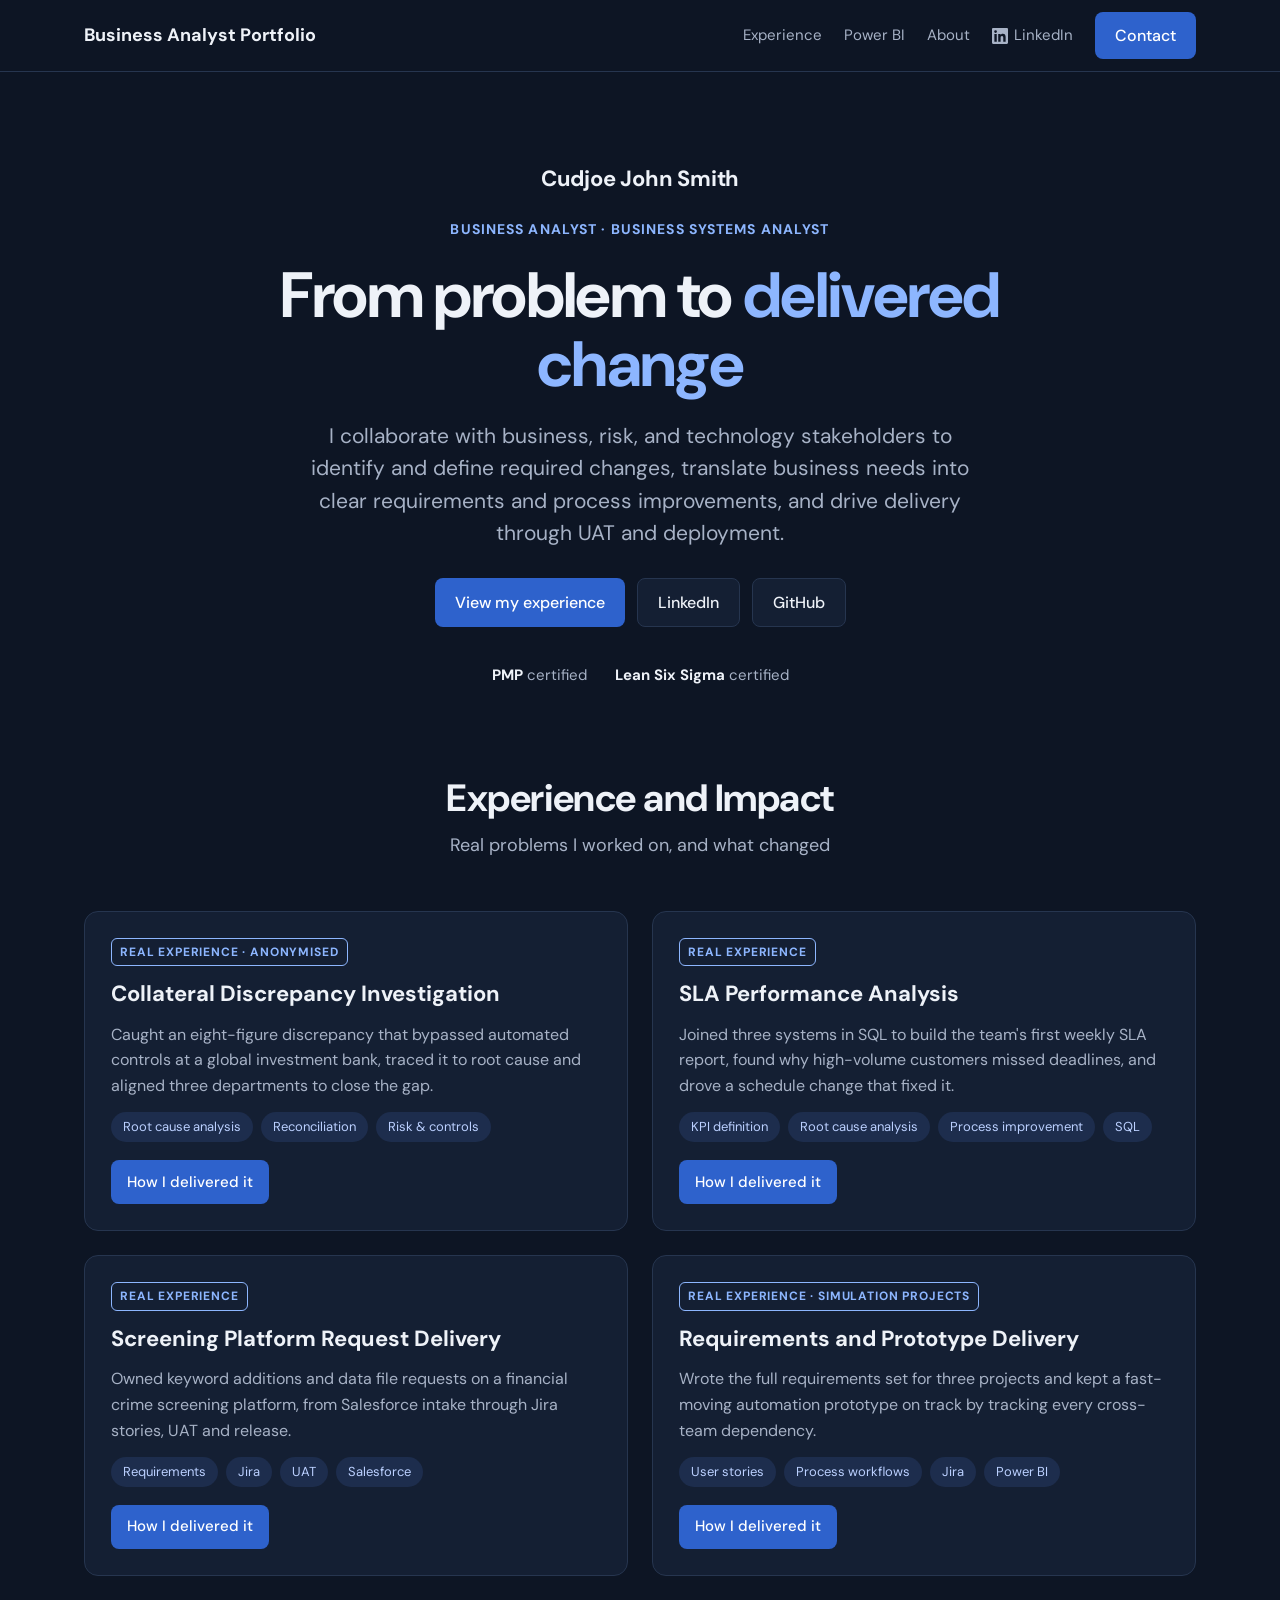
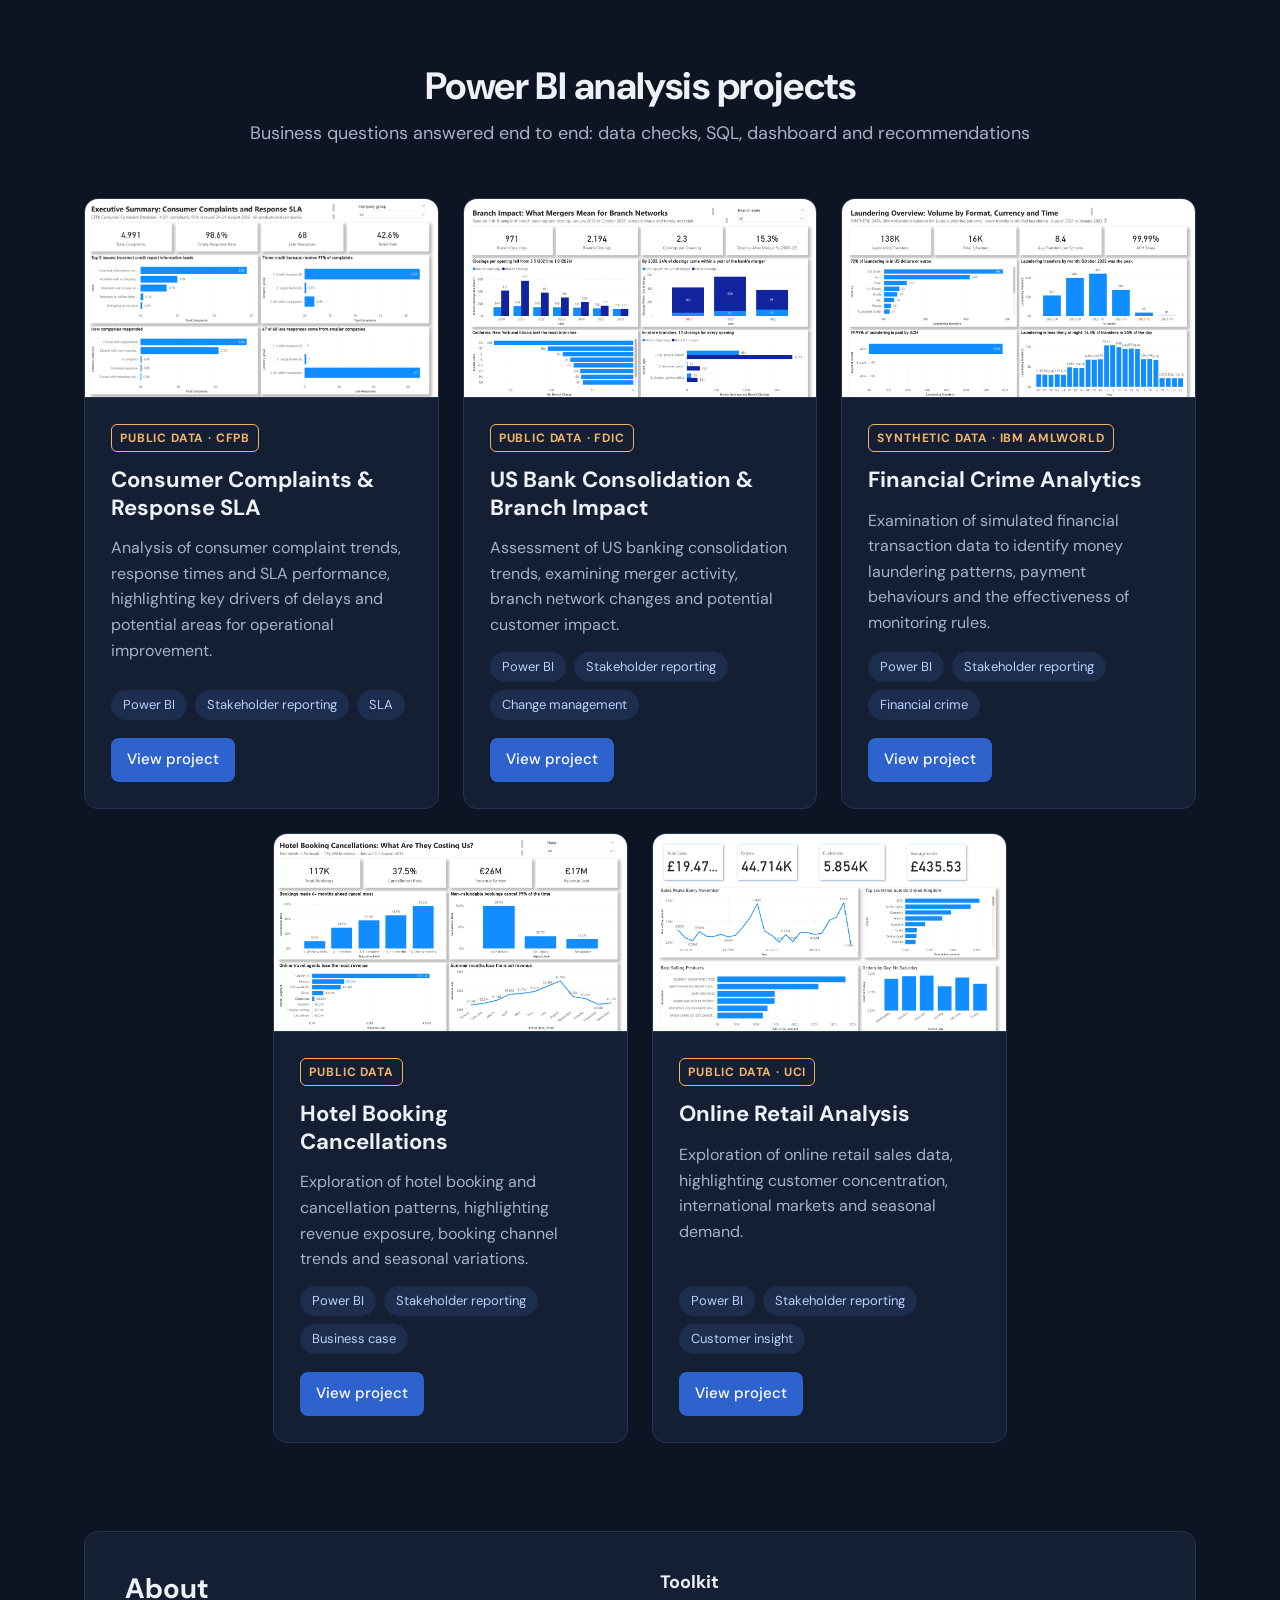
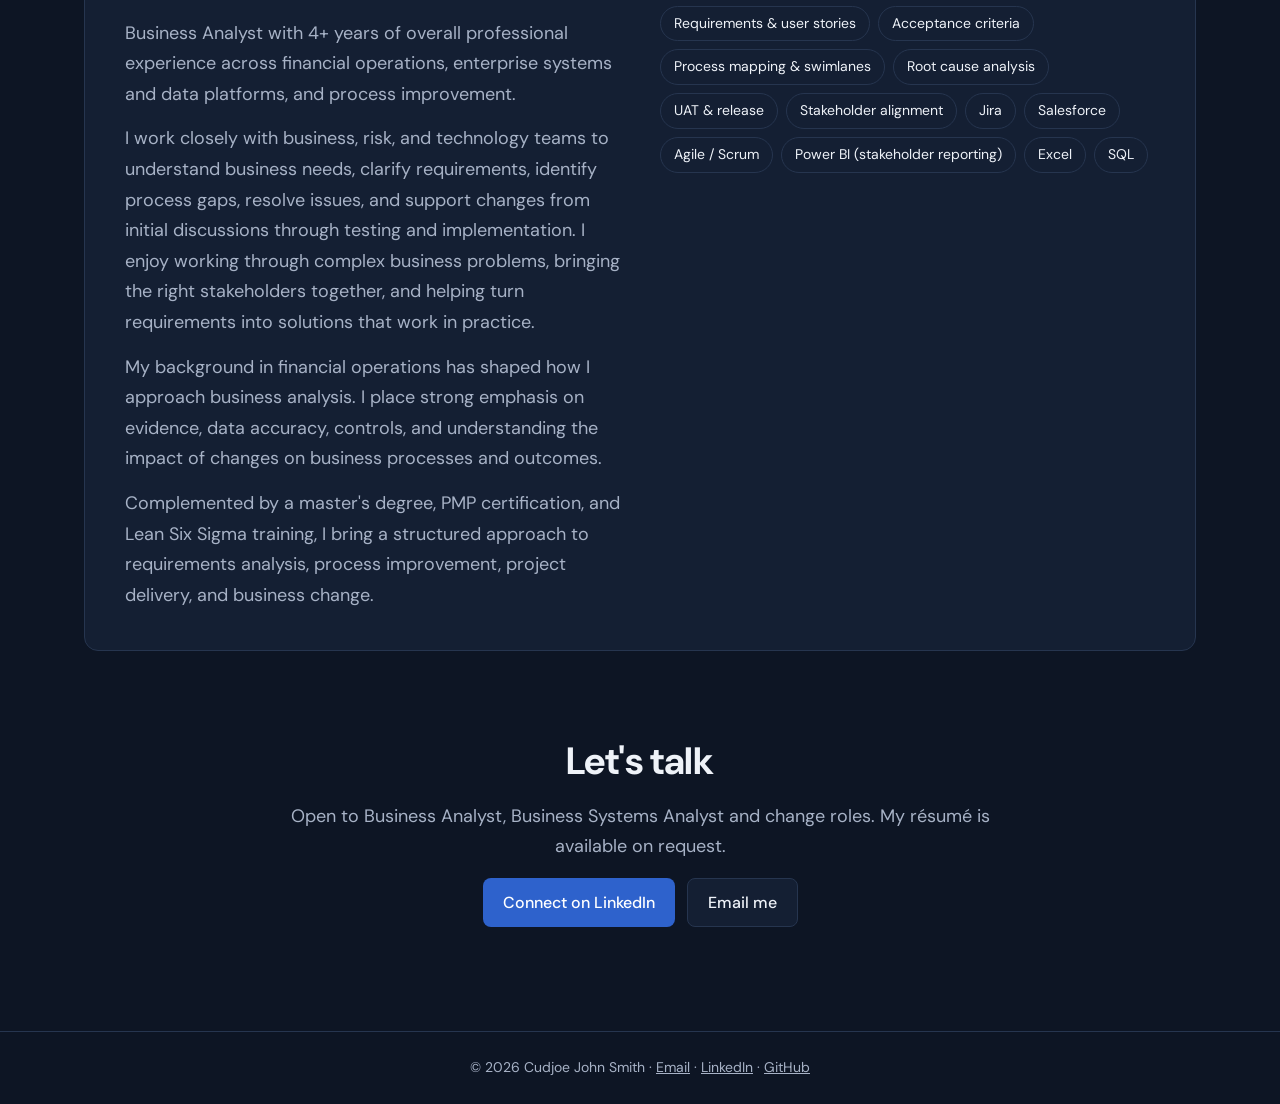
==== index.html @ 383a0ec8 "Add files via upload" ====
<!doctype html>
<html lang="en">
<head>
  <meta charset="utf-8">
  <meta name="viewport" content="width=device-width, initial-scale=1">
  <title>Cudjoe John Smith | Business Analyst</title>
  <meta name="description" content="Cudjoe John Smith, Business Analyst and Business Systems Analyst: requirements, root cause analysis, process improvement, UAT and release, with SQL and Power BI analysis projects.">
  <meta property="og:title" content="Cudjoe John Smith | Business Analyst">
  <meta property="og:description" content="From problem to delivered change: experience, process flows and Power BI analysis projects.">
  <link rel="preconnect" href="https://fonts.googleapis.com">
  <link rel="preconnect" href="https://fonts.gstatic.com" crossorigin>
  <link href="https://fonts.googleapis.com/css2?family=DM+Sans:opsz,wght@9..40,400;9..40,500;9..40,700&family=JetBrains+Mono&display=swap" rel="stylesheet">
  <link rel="stylesheet" href="assets/css/style.css">
</head>
<body>
<a class="skip-link" href="#main">Skip to content</a>

<!-- ===== HEADER ===== -->
<header class="site-header">
  <nav class="nav" aria-label="Main">
    <a class="nav-name" href="#top">Business Analyst Portfolio</a>
    <div class="nav-links">
      <a href="#work">Experience</a>
      <a href="#analysis">Power BI</a>
      <a href="#about">About</a>
      <a class="nav-li" aria-label="LinkedIn" href="https://www.linkedin.com/in/c-john-smith/" target="_blank" rel="noopener"><svg class="li-icon" viewBox="0 0 24 24" aria-hidden="true"><path d="M20.45 20.45h-3.56v-5.57c0-1.33-.02-3.04-1.85-3.04-1.85 0-2.14 1.45-2.14 2.94v5.67H9.35V9h3.41v1.56h.05c.48-.9 1.64-1.85 3.37-1.85 3.6 0 4.27 2.37 4.27 5.46v6.28zM5.34 7.43a2.06 2.06 0 1 1 0-4.13 2.06 2.06 0 0 1 0 4.13zM7.12 20.45H3.56V9h3.56v11.45zM22.22 0H1.77C.79 0 0 .77 0 1.73v20.54C0 23.23.79 24 1.77 24h20.45c.98 0 1.78-.77 1.78-1.73V1.73C24 .77 23.2 0 22.22 0z"/></svg><span class="li-text">LinkedIn</span></a>
      <a class="btn" href="#contact">Contact</a>
    </div>
  </nav>
</header>

<main id="main" class="home">

  <!-- ===== 1. HERO ===== -->
  <section id="top" class="hero" aria-labelledby="hero-h">
    <p class="hero-name">Cudjoe John Smith</p>
    <p class="eyebrow">Business Analyst · Business Systems Analyst</p>
    <h1 id="hero-h">From problem to <span>delivered change</span></h1>
    <p class="lede">I collaborate with business, risk, and technology stakeholders to identify and define required changes, translate business needs into clear requirements and process improvements, and drive delivery through UAT and deployment.</p>
    <div class="buttons">
      <a class="btn" href="#work">View my experience</a>
      <a class="btn btn-secondary" href="https://www.linkedin.com/in/c-john-smith/" target="_blank" rel="noopener">LinkedIn</a>
      <a class="btn btn-secondary" href="https://github.com/CJsmith-page" target="_blank" rel="noopener">GitHub</a>
    </div>
    <ul class="creds" aria-label="Certifications">
      <li><strong>PMP</strong> certified</li>
      <li><strong>Lean Six Sigma</strong> certified</li>
    </ul>
  </section>

  <!-- ===== 2. EXPERIENCE AND IMPACT =====
       One <article class="card"> per experience page, in display order. -->
  <section id="work" aria-labelledby="work-h">
    <div class="section-head">
      <h2 id="work-h">Experience and Impact</h2>
      <p>Real problems I worked on, and what changed</p>
    </div>
    <div class="cards two">
      <article class="card">
        <div class="card-body">
          <span class="label">Real experience · Anonymised</span>
          <h3>Collateral Discrepancy Investigation</h3>
          <p>Caught an eight-figure discrepancy that bypassed automated controls at a global investment bank, traced it to root cause and aligned three departments to close the gap.</p>
          <ul class="tags"><li>Root cause analysis</li><li>Reconciliation</li><li>Risk &amp; controls</li></ul>
          <div class="buttons"><a class="btn" href="experience/01-collateral-investigation/index.html">How I delivered it</a></div>
        </div>
      </article>
      <article class="card">
        <div class="card-body">
          <span class="label">Real experience</span>
          <h3>SLA Performance Analysis</h3>
          <p>Joined three systems in SQL to build the team's first weekly SLA report, found why high-volume customers missed deadlines, and drove a schedule change that fixed it.</p>
          <ul class="tags"><li>KPI definition</li><li>Root cause analysis</li><li>Process improvement</li><li>SQL</li></ul>
          <div class="buttons"><a class="btn" href="experience/02-sla-performance/index.html">How I delivered it</a></div>
        </div>
      </article>
      <article class="card">
        <div class="card-body">
          <span class="label">Real experience</span>
          <h3>Screening Platform Request Delivery</h3>
          <p>Owned keyword additions and data file requests on a financial crime screening platform, from Salesforce intake through Jira stories, UAT and release.</p>
          <ul class="tags"><li>Requirements</li><li>Jira</li><li>UAT</li><li>Salesforce</li></ul>
          <div class="buttons"><a class="btn" href="experience/03-screening-delivery/index.html">How I delivered it</a></div>
        </div>
      </article>
      <article class="card">
        <div class="card-body">
          <span class="label">Real experience · Simulation projects</span>
          <h3>Requirements and Prototype Delivery</h3>
          <p>Wrote the full requirements set for three projects and kept a fast-moving automation prototype on track by tracking every cross-team dependency.</p>
          <ul class="tags"><li>User stories</li><li>Process workflows</li><li>Jira</li><li>Power BI</li></ul>
          <div class="buttons"><a class="btn" href="experience/04-requirements-delivery/index.html">How I delivered it</a></div>
        </div>
      </article>
    </div>
  </section>

  <!-- ===== 3. POWER BI ANALYSIS PROJECTS =====
       One <article class="card"> per project in analysis/. -->
  <section id="analysis" aria-labelledby="bi-h">
    <div class="section-head">
      <h2 id="bi-h">Power BI analysis projects</h2>
      <p>Business questions answered end to end: data checks, SQL, dashboard and recommendations</p>
    </div>
    <div class="cards three">
      <article class="card">
        <a class="card-thumb" href="analysis/01-consumer-complaints/index.html" tabindex="-1" aria-hidden="true"><img src="analysis/01-consumer-complaints/dashboard.png" alt="" loading="lazy"></a>
        <div class="card-body">
          <span class="label data">Public data · CFPB</span>
          <h3>Consumer Complaints &amp; Response SLA</h3>
          <p>Analysis of consumer complaint trends, response times and SLA performance, highlighting key drivers of delays and potential areas for operational improvement.</p>
          <ul class="tags"><li>Power BI</li><li>Stakeholder reporting</li><li>SLA</li></ul>
          <div class="buttons"><a class="btn" href="analysis/01-consumer-complaints/index.html">View project</a></div>
        </div>
      </article>
      <article class="card">
        <a class="card-thumb" href="analysis/02-bank-consolidation/index.html" tabindex="-1" aria-hidden="true"><img src="analysis/02-bank-consolidation/dashboard.png" alt="" loading="lazy"></a>
        <div class="card-body">
          <span class="label data">Public data · FDIC</span>
          <h3>US Bank Consolidation &amp; Branch Impact</h3>
          <p>Assessment of US banking consolidation trends, examining merger activity, branch network changes and potential customer impact.</p>
          <ul class="tags"><li>Power BI</li><li>Stakeholder reporting</li><li>Change management</li></ul>
          <div class="buttons"><a class="btn" href="analysis/02-bank-consolidation/index.html">View project</a></div>
        </div>
      </article>
      <article class="card">
        <a class="card-thumb" href="analysis/03-financial-crime/index.html" tabindex="-1" aria-hidden="true"><img src="analysis/03-financial-crime/dashboard.png" alt="" loading="lazy"></a>
        <div class="card-body">
          <span class="label data">Synthetic data · IBM AMLworld</span>
          <h3>Financial Crime Analytics</h3>
          <p>Examination of simulated financial transaction data to identify money laundering patterns, payment behaviours and the effectiveness of monitoring rules.</p>
          <ul class="tags"><li>Power BI</li><li>Stakeholder reporting</li><li>Financial crime</li></ul>
          <div class="buttons"><a class="btn" href="analysis/03-financial-crime/index.html">View project</a></div>
        </div>
      </article>
      <article class="card">
        <a class="card-thumb" href="analysis/04-hotel-cancellations/index.html" tabindex="-1" aria-hidden="true"><img src="analysis/04-hotel-cancellations/dashboard.png" alt="" loading="lazy"></a>
        <div class="card-body">
          <span class="label data">Public data</span>
          <h3>Hotel Booking Cancellations</h3>
          <p>Exploration of hotel booking and cancellation patterns, highlighting revenue exposure, booking channel trends and seasonal variations.</p>
          <ul class="tags"><li>Power BI</li><li>Stakeholder reporting</li><li>Business case</li></ul>
          <div class="buttons"><a class="btn" href="analysis/04-hotel-cancellations/index.html">View project</a></div>
        </div>
      </article>
      <article class="card">
        <a class="card-thumb" href="analysis/05-online-retail/index.html" tabindex="-1" aria-hidden="true"><img src="analysis/05-online-retail/dashboard.png" alt="" loading="lazy"></a>
        <div class="card-body">
          <span class="label data">Public data · UCI</span>
          <h3>Online Retail Analysis</h3>
          <p>Exploration of online retail sales data, highlighting customer concentration, international markets and seasonal demand.</p>
          <ul class="tags"><li>Power BI</li><li>Stakeholder reporting</li><li>Customer insight</li></ul>
          <div class="buttons"><a class="btn" href="analysis/05-online-retail/index.html">View project</a></div>
        </div>
      </article>
    </div>
  </section>

  <!-- ===== 4. ABOUT ===== -->
  <section id="about" class="about" aria-labelledby="about-h">
    <div>
      <h2 id="about-h">About</h2>
      <p>Business  Analyst with 4+ years of overall professional experience across financial operations, enterprise systems and data platforms, and process improvement.</p>
      <p style="margin-top: 14px">I work closely with business, risk, and technology teams to understand business needs, clarify requirements, identify process gaps, resolve issues, and support changes from initial discussions through testing and implementation. I enjoy working through complex business problems, bringing the right stakeholders together, and helping turn requirements into solutions that work in practice.</p>
      <p style="margin-top: 14px">My background in financial operations has shaped how I approach business analysis. I place strong emphasis on evidence, data accuracy, controls, and understanding the impact of changes on business processes and outcomes.</p>
      <p style="margin-top: 14px">Complemented by a master's degree, PMP certification, and Lean Six Sigma training, I bring a structured approach to requirements analysis, process improvement, project delivery, and business change.</p>
    </div>
    <div>
      <h3>Toolkit</h3>
      <ul class="tags toolkit" aria-label="Toolkit">
        <li>Requirements &amp; user stories</li><li>Acceptance criteria</li><li>Process mapping &amp; swimlanes</li><li>Root cause analysis</li><li>UAT &amp; release</li><li>Stakeholder alignment</li><li>Jira</li><li>Salesforce</li><li>Agile / Scrum</li><li>Power BI (stakeholder reporting)</li><li>Excel</li><li>SQL</li>
      </ul>
    </div>
  </section>

  <!-- ===== 5. CONTACT ===== -->
  <section id="contact" class="contact" aria-labelledby="contact-h">
    <h2 id="contact-h">Let's talk</h2>
    <p>Open to Business Analyst, Business Systems Analyst and change roles. My résumé is available on request.</p>
    <div class="buttons">
      <a class="btn" href="https://www.linkedin.com/in/c-john-smith/" target="_blank" rel="noopener">Connect on LinkedIn</a>
      <a class="btn btn-secondary" href="mailto:cjohnsmith8@gmail.com">Email me</a>
    </div>
  </section>
</main>

<!-- ===== FOOTER ===== -->
<footer class="site-footer">
  © 2026 Cudjoe John Smith · <a href="mailto:cjohnsmith8@gmail.com">Email</a> · <a href="https://www.linkedin.com/in/c-john-smith/" target="_blank" rel="noopener">LinkedIn</a> · <a href="https://github.com/CJsmith-page" target="_blank" rel="noopener">GitHub</a>
</footer>
</body>
</html>
---- assets/css/style.css ----
/* ==========================================================================
   PORTFOLIO STYLESHEET
   One file styles every page. To change the look of the whole site,
   edit the colours and fonts in ":root" below. Nothing else needs to change.
   ========================================================================== */

:root {
  /* Colours */
  --bg: #0D1524;          /* page background */
  --surface: #141F33;     /* cards and panels */
  --surface-2: #1A2740;   /* code blocks, diagram boxes */
  --border: #26354F;      /* lines and card edges */
  --text: #EEF2F8;        /* main text */
  --muted: #A7B2C6;       /* secondary text */
  --accent: #8DB6FF;      /* links, labels, highlights */
  --button: #2E62CC;      /* primary buttons */
  --tag-bg: #1D2D4D;      /* skill tags */
  --tag-text: #BBD0FF;
  --verified: #7DD3A8;    /* "Verified" results */
  --proposed: #F2B36B;    /* "Proposed" / illustration labels */

  /* Type */
  --font: 'DM Sans', system-ui, -apple-system, 'Segoe UI', sans-serif;
  --mono: 'JetBrains Mono', ui-monospace, Consolas, monospace;

  /* Layout */
  --wide: 1160px;         /* header width */
  --read: 780px;          /* reading column width */
  --radius: 14px;
}

/* ---------- Base ---------- */
* { box-sizing: border-box; }
html { scroll-behavior: smooth; }
body {
  margin: 0;
  background: var(--bg);
  color: var(--text);
  font-family: var(--font);
  font-size: 18px;
  line-height: 1.7;
}
a { color: var(--accent); }
a:hover { text-decoration: none; }
:focus-visible { outline: 3px solid var(--accent); outline-offset: 3px; border-radius: 4px; }
img { max-width: 100%; height: auto; }
h1, h2, h3 { line-height: 1.2; margin: 0; }
p { margin: 0; }
strong { color: var(--text); }

.skip-link { position: absolute; left: -9999px; }
.skip-link:focus { left: 16px; top: 16px; background: var(--button); color: #fff; padding: 8px 14px; z-index: 10; }

/* ---------- Header ---------- */
.site-header { position: sticky; top: 0; z-index: 5; background: var(--bg); border-bottom: 1px solid var(--border); }
.nav { max-width: var(--wide); margin: 0 auto; padding: 12px 24px; display: flex; flex-wrap: wrap; align-items: center; justify-content: space-between; gap: 12px; }
.nav-name { font-weight: 700; color: var(--text); text-decoration: none; min-height: 44px; display: inline-flex; align-items: center; }
.nav-links { display: flex; flex-wrap: wrap; align-items: center; gap: 4px 22px; font-size: 15px; }
.nav-links a { color: var(--muted); text-decoration: none; min-height: 44px; display: inline-flex; align-items: center; }
.nav-links a:hover { color: var(--text); }
.nav-links .btn { color: #fff; }
.nav-links .nav-li { gap: 6px; }
.li-icon { width: 16px; height: 16px; fill: currentColor; flex: none; }

/* ---------- Buttons ---------- */
.btn { display: inline-flex; align-items: center; min-height: 44px; padding: 10px 20px; border-radius: 8px; background: var(--button); color: #fff; font-weight: 500; font-size: 16px; text-decoration: none; }
.btn:hover { filter: brightness(1.1); }
.btn-secondary { background: var(--surface); border: 1px solid var(--border); color: var(--text); }

/* ---------- Page layout ---------- */
main { max-width: var(--read); margin: 0 auto; padding: 20px 24px 80px; display: flex; flex-direction: column; gap: 64px; }
section { display: flex; flex-direction: column; gap: 18px; }
section > h2 { font-size: 28px; letter-spacing: -0.01em; }
.section-intro { color: var(--muted); }

/* ---------- Page header ---------- */
.page-head { gap: 12px; }
.crumb { font-size: 15px; color: var(--muted); text-decoration: none; min-height: 44px; display: inline-flex; align-items: center; align-self: flex-start; }
.crumb:hover { color: var(--text); }
.label { align-self: flex-start; font-size: 12px; font-weight: 700; letter-spacing: 0.07em; text-transform: uppercase; color: var(--accent); border: 1px solid currentColor; border-radius: 6px; padding: 3px 8px; }
.page-head h1 { font-size: clamp(30px, 4.6vw, 42px); letter-spacing: -0.02em; }
.repo-link-inline { align-self: flex-start; display: inline-flex; align-items: center; min-height: 44px; font-size: 15px; font-weight: 500; color: var(--accent); text-decoration: none; }
.repo-link-inline:hover { text-decoration: underline; }
.lede { font-size: 19px; line-height: 1.55; color: var(--muted); }

/* Compact one-line summary: role · context · dates · tools */
.meta-line { display: flex; flex-wrap: wrap; margin: 0; font-size: 15px; color: var(--muted); }
.meta-line span:not(:last-child)::after { content: "·"; margin: 0 10px; color: var(--muted); }

/* Snapshot strip: role, organisation, dates, tools, people */
.snapshot { margin: 8px 0 0; display: grid; grid-template-columns: repeat(auto-fit, minmax(min(100%, 210px), 1fr)); gap: 16px; padding: 20px; background: var(--surface); border: 1px solid var(--border); border-radius: var(--radius); }
.snapshot dt { font-size: 13px; color: var(--muted); }
.snapshot dd { margin: 0; font-weight: 500; font-size: 16px; line-height: 1.5; }

/* ---------- At a glance (3 short bullets) ---------- */
.glance { list-style: none; margin: 0; padding: 0; display: grid; grid-template-columns: repeat(auto-fit, minmax(min(100%, 220px), 1fr)); gap: 12px; }
.glance li { display: flex; flex-direction: column; gap: 4px; padding: 16px 18px; background: var(--surface); border: 1px solid var(--border); border-radius: 12px; font-size: 16px; line-height: 1.5; }
.glance .glance-key { font-size: 13px; font-weight: 700; letter-spacing: 0.06em; text-transform: uppercase; color: var(--accent); }

/* ---------- Hero visual: the one picture seen on the first screen ---------- */
.hero-visual { margin: 0; display: flex; flex-direction: column; gap: 10px; }
.page-head + .hero-visual, .hero-visual + section { margin-top: -28px; }
.hero-visual > figcaption { font-size: 16px; color: var(--text); }
.hero-visual > figcaption strong { color: var(--accent); }

/* ---------- Steps: what I did + why ---------- */
.steps { list-style: none; margin: 0; padding: 0; counter-reset: step; display: flex; flex-direction: column; gap: 0; }
.step { counter-increment: step; position: relative; padding: 0 0 32px 60px; }
.step::before { content: counter(step); position: absolute; left: 0; top: 0; width: 38px; height: 38px; border-radius: 50%; background: var(--tag-bg); color: var(--tag-text); font-weight: 700; display: flex; align-items: center; justify-content: center; }
.step:not(:last-child)::after { content: ""; position: absolute; left: 18px; top: 44px; bottom: 6px; width: 2px; background: var(--border); }
.step h3 { font-size: 20px; margin-bottom: 6px; padding-top: 4px; }
.step p + p { margin-top: 8px; }
.why { color: var(--muted); padding-left: 14px; border-left: 2px solid var(--border); }
.why strong { color: var(--accent); font-weight: 700; }

/* ---------- Callouts ---------- */
.callout { padding: 22px 24px; border-radius: var(--radius); background: var(--surface); border: 1px solid var(--border); display: flex; flex-direction: column; gap: 8px; }
.callout h3 { font-size: 13px; letter-spacing: 0.08em; text-transform: uppercase; color: var(--accent); }
.callout.note h3 { color: var(--proposed); }

/* ---------- Artifacts (recreated illustrations) ---------- */
.artifact { margin: 0; display: flex; flex-direction: column; gap: 12px; }
.artifact-head { display: flex; flex-wrap: wrap; align-items: center; justify-content: space-between; gap: 8px; }
.artifact-head h3 { font-size: 19px; }
.tag-illustration { font-size: 12px; font-weight: 700; letter-spacing: 0.06em; text-transform: uppercase; color: var(--proposed); border: 1px solid currentColor; border-radius: 6px; padding: 2px 8px; }
.artifact figcaption { font-size: 15px; color: var(--muted); }

/* Tables */
.table-wrap { overflow-x: auto; border: 1px solid var(--border); border-radius: 12px; }
table { width: 100%; border-collapse: collapse; font-size: 15px; line-height: 1.5; min-width: 560px; }
th, td { text-align: left; vertical-align: top; padding: 12px 16px; }
thead { background: var(--surface); }
tbody tr { border-top: 1px solid var(--border); }
td:first-child { font-weight: 500; }

/* Code */
pre.code { margin: 0; padding: 18px 20px; background: var(--surface-2); border: 1px solid var(--border); border-radius: 12px; font-family: var(--mono); font-size: 14px; line-height: 1.65; overflow-x: auto; color: #D6E2F5; }
.code .k { color: #FF7B72; } .code .s { color: #A5D6FF; } .code .n { color: #79C0FF; } .code .c { color: #8B93A8; }

/* Process flow: boxes joined by arrows, wraps on small screens */
.flow { list-style: none; margin: 0; padding: 0; display: flex; flex-wrap: wrap; gap: 10px; align-items: stretch; }
.flow li { flex: 1 1 96px; min-width: 0; position: relative; padding: 14px; background: var(--surface-2); border: 1px solid var(--border); border-radius: 10px; font-size: 15px; line-height: 1.45; }
.flow li strong { display: block; font-size: 15px; margin-bottom: 2px; }
.flow li span { color: var(--muted); font-size: 14px; }
.flow-alt li.break { border-color: var(--proposed); }

/* ---------- Results ---------- */
.results { display: grid; grid-template-columns: repeat(auto-fit, minmax(min(100%, 330px), 1fr)); gap: 16px; }
.result-col { padding: 22px; background: var(--surface); border: 1px solid var(--border); border-radius: var(--radius); display: flex; flex-direction: column; gap: 12px; }
.result-col h3 { font-size: 13px; letter-spacing: 0.08em; text-transform: uppercase; }
.result-col.verified h3 { color: var(--verified); }
.result-col.proposed h3 { color: var(--proposed); }
.result-col ul { margin: 0; padding-left: 20px; display: flex; flex-direction: column; gap: 8px; font-size: 16px; line-height: 1.55; }

/* ---------- Lists, tags ---------- */
.plain-list { margin: 0; padding-left: 22px; display: flex; flex-direction: column; gap: 8px; }
.tags { list-style: none; margin: 0; padding: 0; display: flex; flex-wrap: wrap; gap: 8px; }
.tags li { font-size: 14px; padding: 5px 13px; border-radius: 999px; background: var(--tag-bg); color: var(--tag-text); }

/* ---------- Interview-ready summary ---------- */
.star { display: grid; grid-template-columns: repeat(auto-fit, minmax(min(100%, 170px), 1fr)); gap: 12px; }
.star div { padding: 16px; border: 1px solid var(--border); border-radius: 12px; font-size: 15px; line-height: 1.55; }
.star b { display: block; font-size: 13px; letter-spacing: 0.08em; text-transform: uppercase; color: var(--accent); margin-bottom: 4px; }

/* ---------- Previous / next ---------- */
.pager { display: grid; grid-template-columns: repeat(auto-fit, minmax(min(100%, 260px), 1fr)); gap: 16px; }
.pager a { padding: 18px 20px; border-radius: 12px; border: 1px solid var(--border); background: var(--surface); color: var(--text); text-decoration: none; display: flex; flex-direction: column; gap: 2px; }
.pager a:hover { border-color: var(--accent); }
.pager small { color: var(--muted); font-size: 14px; }
.pager .next { text-align: right; }

/* ---------- Footer ---------- */
.site-footer { border-top: 1px solid var(--border); padding: 24px; text-align: center; font-size: 14px; color: var(--muted); }
.site-footer a { color: var(--muted); }

/* ---------- Workflow rows (label + steps) ---------- */
.flow-group { display: flex; flex-direction: column; gap: 18px; }
.flow-row { display: flex; flex-direction: column; gap: 8px; }
.flow-row-label { font-size: 14px; font-weight: 700; color: var(--muted); }
.flow-row-label small { font-weight: 400; }
.flow li.end { background: var(--button); border-color: var(--button); }
.flow li.end span { color: #DCE6FA; }

/* ---------- Phases (e.g. Investigate / Align / Close) ---------- */
.phases { display: grid; grid-template-columns: repeat(auto-fit, minmax(min(100%, 200px), 1fr)); gap: 12px; }
.phase { padding: 18px; background: var(--surface-2); border: 1px solid var(--border); border-radius: 12px; }
.phase h4 { margin: 0 0 8px; font-size: 13px; letter-spacing: 0.08em; text-transform: uppercase; color: var(--accent); }
.phase ol { margin: 0; padding-left: 20px; font-size: 15px; line-height: 1.6; }
.phase.final { background: var(--button); border-color: var(--button); }
.phase.final h4 { color: #fff; }

/* ---------- Before / after timing bars ----------
   Each bar is positioned with  style="left: X%; width: Y%"  on a 0–100% day.
   The dashed line (.deadline) sits at  left: 80%  = the SLA deadline. */
.timing { padding: 22px; background: var(--surface); border: 1px solid var(--border); border-radius: var(--radius); display: flex; flex-direction: column; gap: 10px; }
.timing h4 { margin: 8px 0 0; font-size: 15px; color: var(--muted); font-weight: 500; }
.timing h4:first-child { margin-top: 0; }
.bar-row { display: grid; grid-template-columns: 130px 1fr; align-items: center; gap: 12px; font-size: 15px; }
.track { position: relative; height: 32px; }
.bar { position: absolute; top: 0; bottom: 0; border-radius: 6px; background: #2B3D60; display: flex; align-items: center; justify-content: flex-end; padding: 0 10px; font-size: 13px; font-weight: 700; color: #fff; white-space: nowrap; overflow: hidden; }
.bar.late { background: #B4473A; }
.bar.ontime { background: #23806B; }
.deadline { position: absolute; top: -6px; bottom: -6px; left: 80%; border-left: 2px dashed var(--proposed); }
.axis { display: grid; grid-template-columns: 130px 1fr; gap: 12px; font-size: 13px; color: var(--muted); }
.axis .track { height: auto; }
.axis .deadline-label { position: absolute; left: 80%; transform: translateX(-50%); color: var(--proposed); font-weight: 700; white-space: nowrap; }
@media (max-width: 560px) { .bar-row, .axis { grid-template-columns: 92px 1fr; font-size: 14px; } .bar { font-size: 12px; padding: 0 6px; } }

/* ---------- Wide figure: breaks out of the reading column ---------- */
.wide { align-self: center; width: min(1160px, calc(100vw - 48px)); }

/* ---------- Swimlanes ----------
   HOW TO EDIT
   - Each lane is a row: a .sl-label plus a .sl-lane on the same grid-row.
   - Each step is a .sl-box placed with  style="grid-row: R; grid-column: C"
     Row 1 = first lane. Column 2 = first step (column 1 holds the lane names).
   - Set the number of step columns with  style="--cols: 8"  on .swimlane.
   - Add class "decision" for a decision, "end" for the final step,
     "to-right" to draw an arrow to the next column, "to-down"/"to-up"
     for a hand-off to the lane below/above. */
.sl-wrap { overflow-x: auto; border: 1px solid var(--border); border-radius: var(--radius); background: var(--bg); }
.swimlane { --cols: 8; display: grid; grid-template-columns: 150px repeat(var(--cols), minmax(118px, 1fr)); min-width: calc(150px + var(--cols) * 120px); }
.sl-label { grid-column: 1; display: flex; align-items: center; padding: 14px; font-size: 14px; font-weight: 700; line-height: 1.35; background: var(--surface); border-right: 1px solid var(--border); border-bottom: 1px solid var(--border); }
.sl-label.me { color: var(--accent); }
.sl-lane { grid-column: 2 / -1; border-bottom: 1px solid var(--border); }
.sl-lane.me { background: rgba(141, 182, 255, 0.05); }
.sl-box { position: relative; z-index: 1; margin: 14px 12px; padding: 10px 11px; min-height: 64px; background: var(--surface-2); border: 1px solid var(--border); border-radius: 10px; font-size: 14px; line-height: 1.4; }
.sl-box b { display: inline-flex; align-items: center; justify-content: center; width: 22px; height: 22px; margin-right: 6px; border-radius: 50%; background: var(--tag-bg); color: var(--tag-text); font-size: 12px; }
.sl-box small { display: block; margin-top: 4px; color: var(--muted); font-size: 12.5px; }
.sl-box.decision { border: 1.5px dashed var(--proposed); }
.sl-box.decision b { background: var(--proposed); color: #1B1408; }
.sl-box.end { background: var(--button); border-color: var(--button); }
.sl-box.end small { color: #DCE6FA; }
.sl-box.to-right::after { content: "→"; position: absolute; right: -19px; top: 50%; transform: translateY(-50%); color: var(--muted); font-size: 16px; }
.sl-box.to-down::after { content: "↓"; position: absolute; left: 50%; bottom: -24px; transform: translateX(-50%); color: var(--muted); font-size: 16px; }
.sl-box.to-up::after { content: "↑"; position: absolute; left: 50%; top: -24px; transform: translateX(-50%); color: var(--muted); font-size: 16px; }
.sl-legend { display: flex; flex-wrap: wrap; gap: 8px 20px; font-size: 14px; color: var(--muted); }
.sl-legend span::before { content: ""; display: inline-block; width: 14px; height: 14px; margin-right: 6px; vertical-align: -2px; border-radius: 4px; background: var(--surface-2); border: 1px solid var(--border); }
.sl-legend .lg-decision::before { border: 1.5px dashed var(--proposed); }
.sl-legend .lg-end::before { background: var(--button); border-color: var(--button); }
.scroll-hint { display: none; font-size: 14px; color: var(--muted); }
@media (min-width: 561px) and (max-width: 900px) { .scroll-hint { display: block; } }
/* On phones, swimlanes turn into a vertical list. Each step shows its lane name
   (from the box's data-lane attribute), so boxes must be in step order in the HTML. */
@media (max-width: 560px) {
  .sl-wrap { overflow: visible; border: 0; background: none; }
  .swimlane { display: flex; flex-direction: column; min-width: 0; }
  .sl-label, .sl-lane { display: none; }
  .sl-box { margin: 0 0 26px; min-height: 0; }
  .sl-box:last-child { margin-bottom: 0; }
  .sl-box::before { content: attr(data-lane); display: block; margin-bottom: 4px; font-size: 11.5px; font-weight: 700; letter-spacing: 0.06em; text-transform: uppercase; color: var(--muted); }
  .sl-box.end::before { color: #DCE6FA; }
  .sl-box:not(:last-child)::after { content: "↓"; position: absolute; right: auto; top: auto; left: 50%; bottom: -24px; transform: translateX(-50%); color: var(--muted); font-size: 16px; }
}

/* ==========================================================================
   POWER BI PROJECT PAGES  (analysis/…/index.html)
   Centred title, three-point summary, dashboard, buttons,
   then a two-column grid of sections.
   ========================================================================== */
main.analysis { max-width: 1120px; gap: 0; padding-top: 28px; }
.project { background: var(--surface); border: 1px solid var(--border); border-radius: 18px; overflow: hidden; }
.project-top { padding: 48px clamp(20px, 6vw, 80px) 44px; display: flex; flex-direction: column; align-items: center; gap: 22px; border-bottom: 1px solid var(--border); }
.project-top .label { align-self: center; }
.project-top h1 { text-align: center; font-size: clamp(32px, 4.8vw, 50px); letter-spacing: -0.02em; line-height: 1.12; }
.project-top .glance { width: 100%; max-width: 980px; }
.project-top .glance li { background: var(--bg); }
.dashboard { margin: 6px 0 0; width: 100%; max-width: 1000px; display: flex; flex-direction: column; gap: 10px; }
.dashboard img { display: block; width: 100%; border-radius: 12px; border: 1px solid var(--border); box-shadow: 0 20px 50px rgba(0, 0, 0, 0.45); }
.dashboard figcaption { text-align: center; font-size: 15px; color: var(--muted); }
.buttons { display: flex; flex-wrap: wrap; justify-content: center; gap: 12px; }

.posts { display: grid; grid-template-columns: 1fr 1fr; }
.posts article { padding: 48px clamp(20px, 4vw, 52px); border-bottom: 1px solid var(--border); display: flex; flex-direction: column; gap: 16px; }
.posts article:nth-child(odd) { border-right: 1px solid var(--border); }
.posts article:nth-last-child(-n+2) { border-bottom: 0; }
.posts h2 { font-size: 26px; letter-spacing: -0.01em; }
.posts img { display: block; width: 100%; border-radius: 10px; border: 1px solid var(--border); }
.posts p, .posts ol { color: #C9D2E3; font-size: 16.5px; line-height: 1.75; }
.posts ol { margin: 0; padding-left: 22px; display: flex; flex-direction: column; gap: 12px; }
.posts ol li::marker { color: var(--accent); font-weight: 700; }
.posts .btn { align-self: flex-start; margin-top: auto; }
.posts .implication, .posts .rec-meta { display: block; margin-top: 4px; font-size: 15px; line-height: 1.6; color: var(--muted); }
.posts .implication b, .posts .rec-meta b { color: var(--accent); font-weight: 700; }
.project-top .deliverable { max-width: 820px; text-align: center; color: var(--text); }
.project-top .scope { justify-content: center; text-align: center; }
.project-source { padding: 28px 24px 0; text-align: center; font-size: 15px; color: var(--muted); line-height: 1.8; }
.project-source a { color: var(--accent); }
main.analysis .pager { margin-top: 40px; }
@media (max-width: 820px) {
  .posts { grid-template-columns: 1fr; }
  .posts article:nth-child(odd) { border-right: 0; }
  .posts article:nth-last-child(2) { border-bottom: 1px solid var(--border); }
}

/* ==========================================================================
   HOMEPAGE  (index.html)
   ========================================================================== */
main.home { max-width: var(--wide); gap: 88px; padding-top: 0; }
.hero { max-width: 860px; margin: 0 auto; padding: 88px 0 0; text-align: center; display: flex; flex-direction: column; align-items: center; gap: 20px; }
.hero-name { font-size: 22px; font-weight: 700; letter-spacing: -0.01em; }
.eyebrow { font-size: 14px; font-weight: 700; letter-spacing: 0.08em; text-transform: uppercase; color: var(--accent); }
.hero h1 { font-size: clamp(40px, 6.4vw, 64px); line-height: 1.08; letter-spacing: -0.025em; }
.hero h1 span { color: var(--accent); }
.hero .lede { max-width: 680px; font-size: 21px; }
.hero .buttons { margin-top: 8px; }
.creds { list-style: none; margin: 16px 0 0; padding: 0; display: flex; flex-wrap: wrap; justify-content: center; gap: 8px 28px; font-size: 15px; color: var(--muted); }
.creds strong { color: var(--text); }

.section-head { text-align: center; display: flex; flex-direction: column; gap: 8px; margin-bottom: 32px; }
.section-head h2 { font-size: clamp(30px, 4vw, 38px); letter-spacing: -0.015em; }
.section-head p { color: var(--muted); font-size: 18px; }

.cards { display: grid; gap: 24px; }
.cards.two { grid-template-columns: repeat(auto-fit, minmax(min(100%, 460px), 1fr)); }
.cards.three { display: flex; flex-wrap: wrap; justify-content: center; }
.cards.three > .card { flex: 0 1 calc((100% - 48px) / 3); min-width: min(100%, 300px); }
@media (max-width: 1020px) { .cards.three > .card { flex-basis: calc((100% - 24px) / 2); } }
@media (max-width: 660px) { .cards.three > .card { flex-basis: 100%; } }
.card { background: var(--surface); border: 1px solid var(--border); border-radius: var(--radius); overflow: hidden; display: flex; flex-direction: column; }
.card:hover { border-color: #3A4D70; }
.card-thumb { display: block; aspect-ratio: 16 / 9; background: var(--surface-2); border-bottom: 1px solid var(--border); overflow: hidden; }
.card-thumb img { width: 100%; height: 100%; object-fit: cover; object-position: top center; }
.card-body { padding: 26px; display: flex; flex-direction: column; gap: 14px; flex-grow: 1; }
.card-body h3 { font-size: 22px; line-height: 1.25; }
.card-body p { color: var(--muted); font-size: 16px; line-height: 1.6; flex-grow: 1; }
.card-body .tags li { font-size: 13px; padding: 4px 12px; }
.card-body .buttons { justify-content: flex-start; margin-top: 4px; }
.card-body .btn { font-size: 15px; padding: 9px 16px; }
.label.data { color: var(--proposed); }

.about { display: grid; grid-template-columns: repeat(auto-fit, minmax(min(100%, 420px), 1fr)); gap: 40px; padding: 40px; background: var(--surface); border: 1px solid var(--border); border-radius: var(--radius); }
.about h2 { font-size: 28px; margin-bottom: 12px; }
.about h3 { font-size: 18px; margin-bottom: 12px; }
.about p { color: var(--muted); }
.toolkit li { background: transparent; border: 1px solid var(--border); color: var(--text); }

.contact { max-width: 760px; margin: 0 auto; text-align: center; display: flex; flex-direction: column; align-items: center; gap: 16px; padding-bottom: 24px; }
.contact h2 { font-size: clamp(30px, 4vw, 38px); }
.contact p { color: var(--muted); font-size: 18px; }

/* ---------- Placeholders ----------
   Anything wrapped in <mark class="todo"> still needs your input.
   Search the project for  class="todo"  to find them all.
   Delete the <mark> tags once the text is final. */
mark.todo { background: rgba(242, 179, 107, 0.14); color: #F7C98F; outline: 1px dashed #F2B36B; border-radius: 4px; padding: 0 4px; }

@media (max-width: 560px) {
  body { font-size: 17px; }
  main { gap: 52px; }
  .page-head + .hero-visual, .hero-visual + section { margin-top: -24px; }
  .nav { padding: 6px 16px; gap: 0; }
  .nav-name { font-size: 16px; }
  .nav-links { gap: 0 14px; font-size: 14px; }
  .nav-links .btn { padding: 6px 12px; font-size: 14px; }
  .li-text { display: none; }
  .li-icon { width: 18px; height: 18px; }
  .lede { font-size: 17px; }
  .meta-line { font-size: 14px; }
  .step { padding-left: 52px; }
}
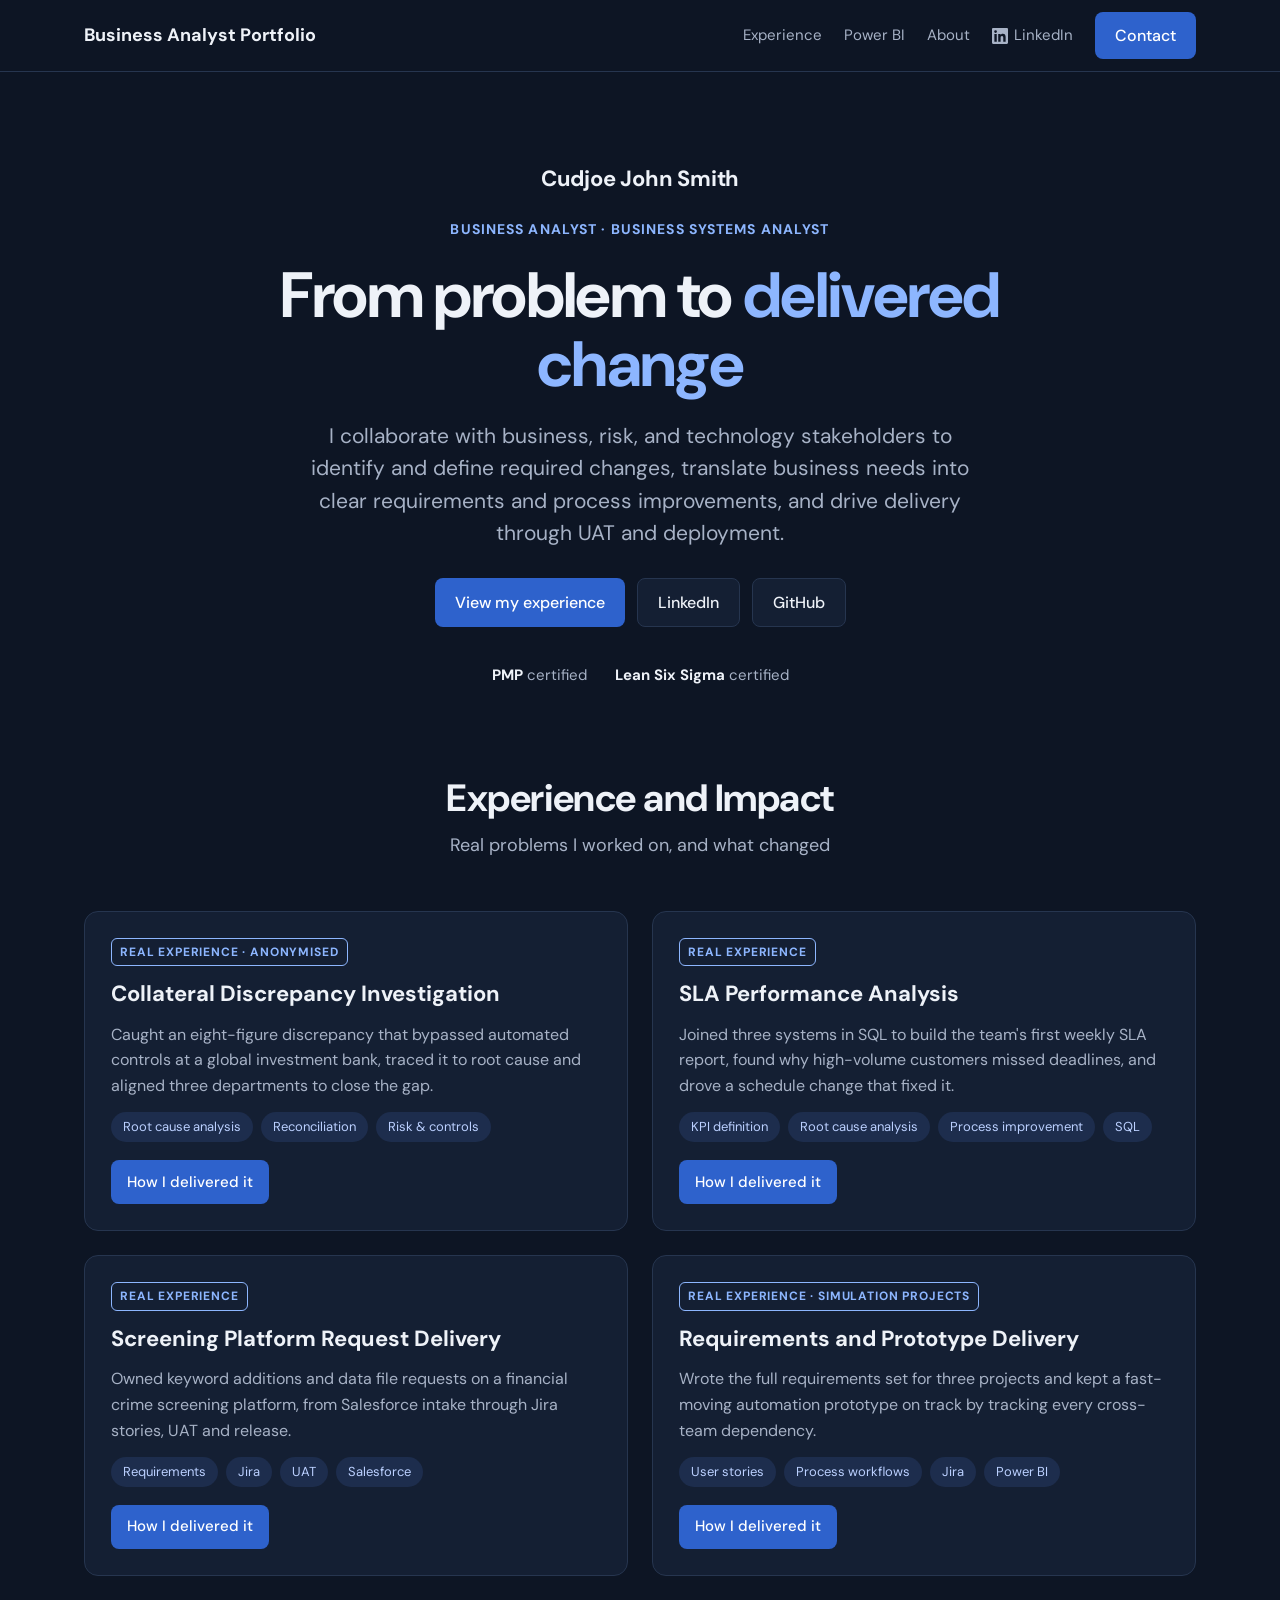
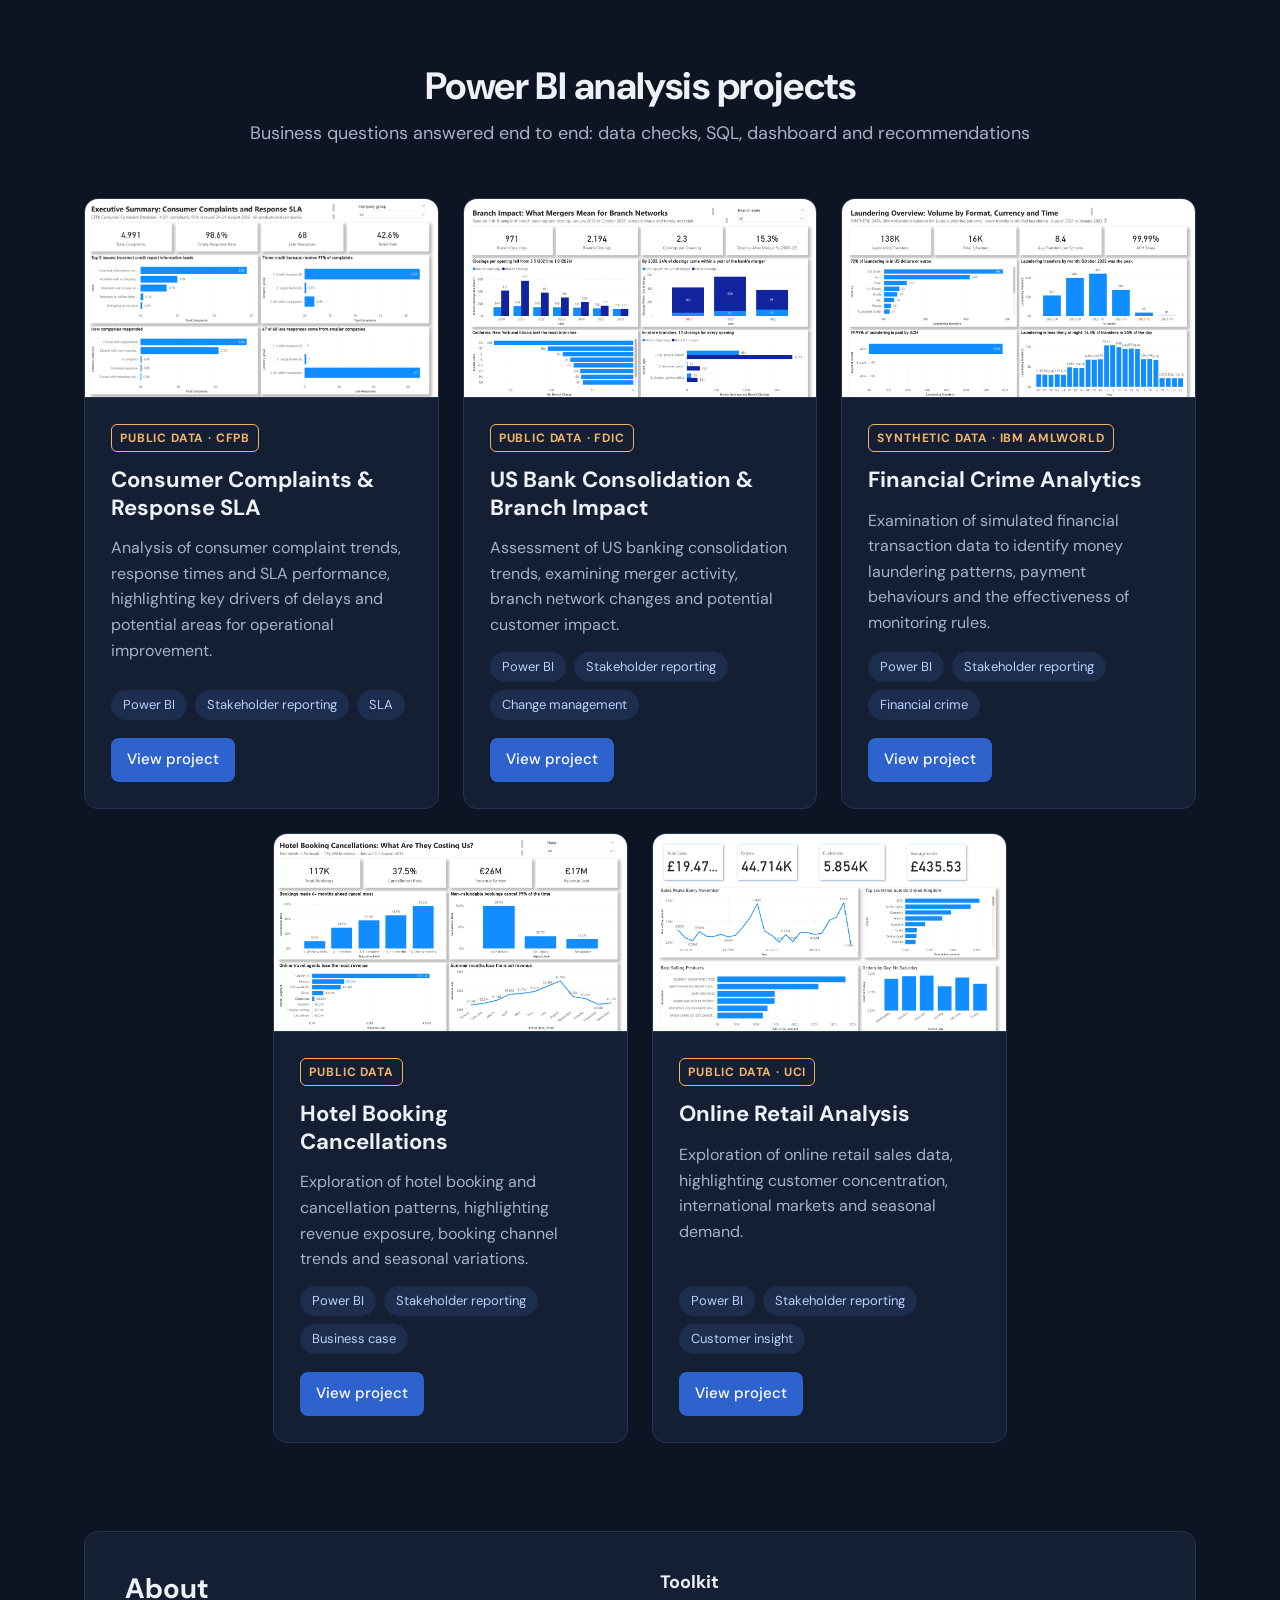
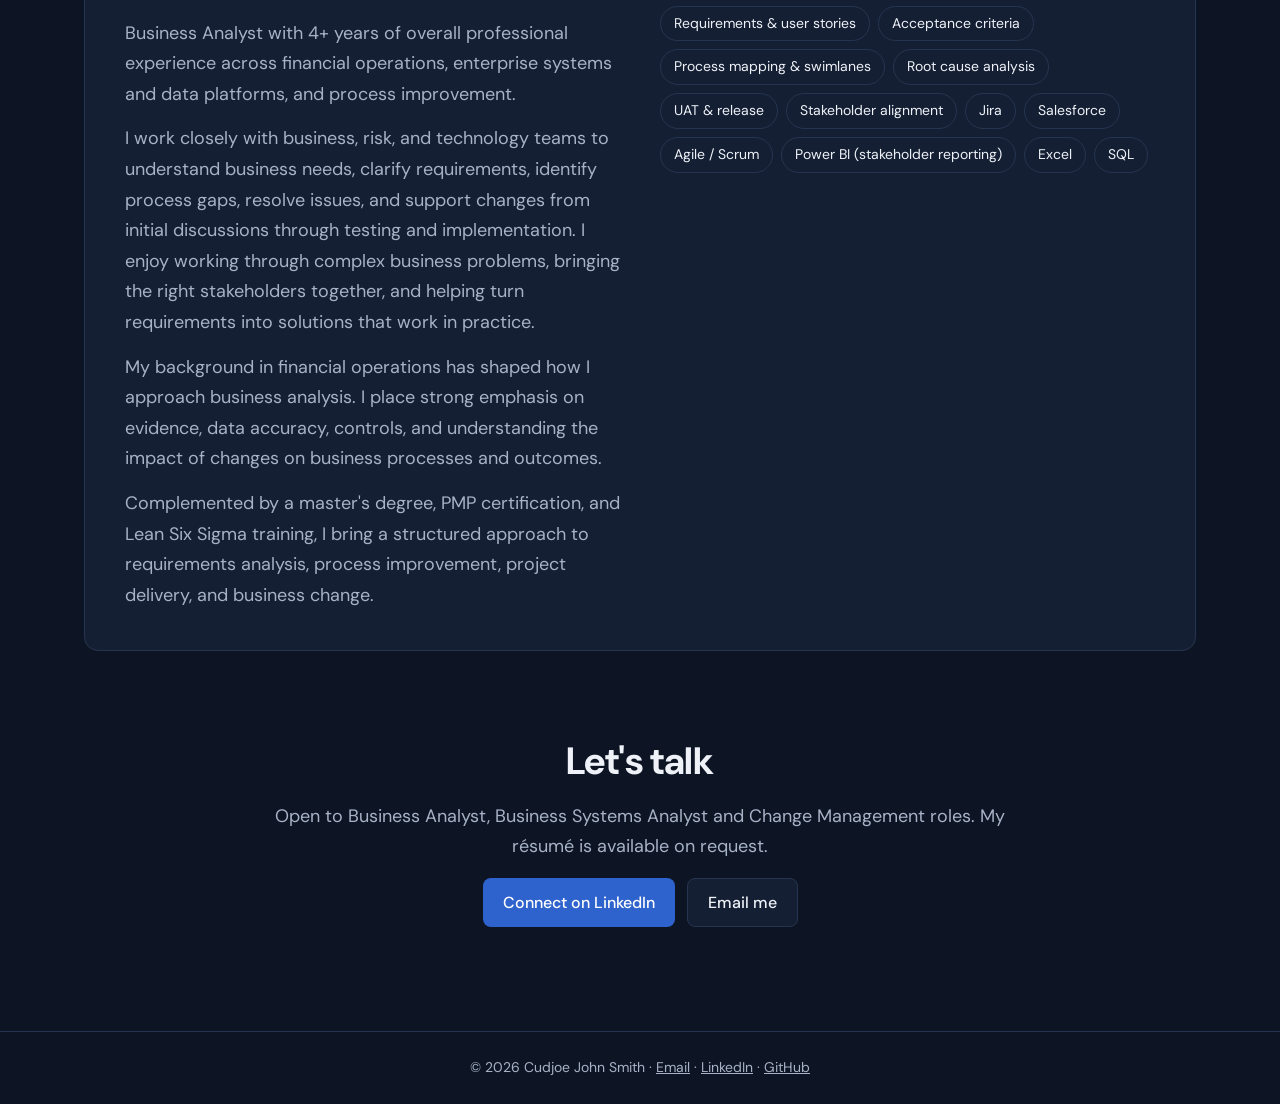
==== commit 7500b3db: "Correct capitalization in contact section" ====
--- a/index.html
+++ b/index.html
@@ -176,7 +176,7 @@
   <!-- ===== 5. CONTACT ===== -->
   <section id="contact" class="contact" aria-labelledby="contact-h">
     <h2 id="contact-h">Let's talk</h2>
-    <p>Open to Business Analyst, Business Systems Analyst and change roles. My résumé is available on request.</p>
+    <p>Open to Business Analyst, Business Systems Analyst and Change Management roles. My résumé is available on request.</p>
     <div class="buttons">
       <a class="btn" href="https://www.linkedin.com/in/c-john-smith/" target="_blank" rel="noopener">Connect on LinkedIn</a>
       <a class="btn btn-secondary" href="mailto:cjohnsmith8@gmail.com">Email me</a>
